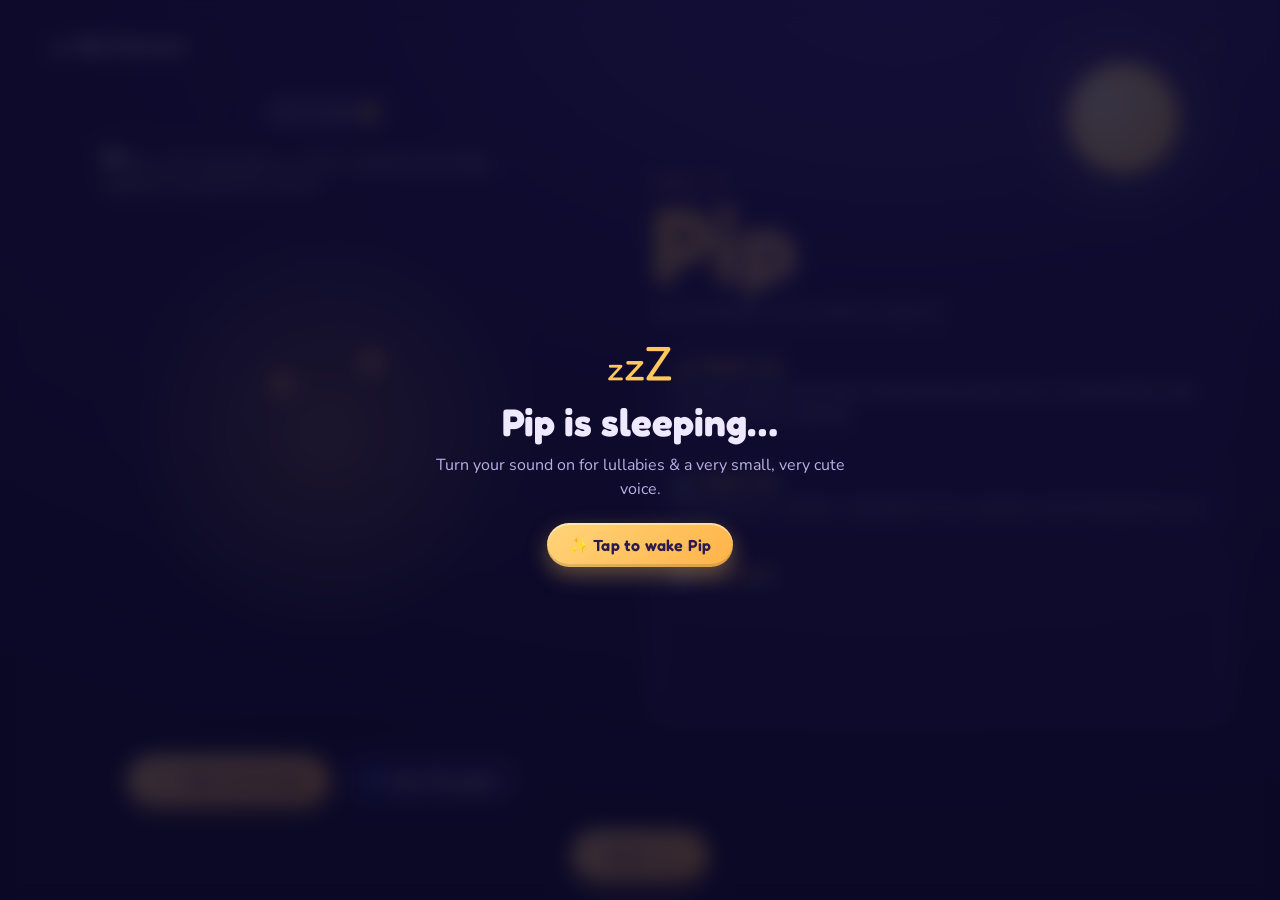
==== index.html @ 40e25385 "message" ====
<!DOCTYPE html>
<html lang="en" data-theme="night">
<head>
  <meta charset="UTF-8" />
  <meta name="viewport" content="width=device-width, initial-scale=1, viewport-fit=cover" />
  <title>Pip the Dream Developer ✦ Baby's First Portfolio</title>
  <link rel="preconnect" href="https://fonts.googleapis.com" />
  <link rel="preconnect" href="https://fonts.gstatic.com" crossorigin />
  <link href="https://fonts.googleapis.com/css2?family=Fredoka:wght@400;500;600;700&family=Nunito:wght@400;600;700&display=swap" rel="stylesheet" />
  <link rel="stylesheet" href="style.css" />
</head>
<body>

  <!-- Background skies (cross-fade between night and day) -->
  <div class="sky sky-night" aria-hidden="true"></div>
  <div class="sky sky-day" aria-hidden="true"></div>
  <div class="celestial" aria-hidden="true"><span class="orb"></span></div>
  <div class="stars" id="stars" aria-hidden="true"></div>
  <canvas id="shower" aria-hidden="true"></canvas>

  <!-- Tap-to-wake overlay (needed so browsers allow sound + voice) -->
  <div class="wake" id="wake" role="dialog" aria-label="Wake up Pip">
    <div class="wake-card">
      <div class="zzz" aria-hidden="true"><span>z</span><span>z</span><span>Z</span></div>
      <h1>Pip is sleeping…</h1>
      <p>Turn your sound on for lullabies &amp; a very small, very cute voice.</p>
      <button class="btn btn-main" id="wakeBtn">✨ Tap to wake Pip</button>
    </div>
  </div>

  <!-- ================= PAGE 1 : INTRODUCTION ================= -->
  <main class="page page-intro active" id="page1">
    <header class="topbar">
      <div class="brand">☁️ <span>Pip's Nursery</span></div>
      <div class="top-actions">
        <button class="icon-btn" id="musicBtn" aria-pressed="true" aria-label="Mute music" title="Music on / off">
          <span class="ico-on">🎵</span><span class="ico-off">🔇</span>
        </button>
      </div>
    </header>

    <section class="hero">
      <!-- Character stage -->
      <div class="stage">
        <div class="bubble" id="bubble" aria-live="polite"><span id="bubbleText">Hi! I'm Pip! 👋</span></div>

        <div class="pip-wrap" id="pipWrap">
          <div class="halo" aria-hidden="true"></div>
          <div class="pip3d" id="pip3d">
            <div class="pip-body" id="pipBody">
              <img class="pip-img pip-night" src="pip_night.png" alt="Pip, a cute skull baby in a starry nightcap and indigo pyjamas, waving from a cloud" />
              <img class="pip-img pip-day" src="pip_day.png" alt="Pip in a sunny marigold outfit, waving from a cloud" />
              <span class="eye eye-l" aria-hidden="true"></span>
              <span class="eye eye-r" aria-hidden="true"></span>
              <span class="wave-emoji" aria-hidden="true">👋</span>
            </div>
            <div class="particles" id="particles" aria-hidden="true"></div>
          </div>
          <div class="ground-shadow" aria-hidden="true"></div>
        </div>

        <div class="stage-actions">
          <button class="btn btn-theme" id="themeBtn" aria-label="Switch between night and day">
            <span class="theme-ico">☀️</span><span class="theme-label">Wake up the day</span>
          </button>
          <button class="btn btn-ghost" id="replayBtn" aria-label="Hear Pip's story again">🗣️ Hear Pip again</button>
        </div>
      </div>

      <!-- Text -->
      <div class="copy">
        <p class="eyebrow">Hello, I'm</p>
        <h1 class="name">Pip</h1>
        <p class="role">the skull baby · junior dream engineer</p>

        <div class="cards">
          <article class="card">
            <h2><span>🌙</span> What I am</h2>
            <p>A sleepy, gentle skull baby with glowing amber eyes, a crooked little smile and a very fancy nightcap.</p>
          </article>
          <article class="card">
            <h2><span>💻</span> What I do</h2>
            <p>I code dreams, lullabies, nightlights &amp; tiny websites at the Midnight Nursery.</p>
          </article>
          <article class="card card-story">
            <h2><span>📖</span> My story</h2>
            <div class="story" id="story" aria-live="polite"></div>
          </article>
        </div>
      </div>
    </section>

    <footer class="bottom">
      <button class="btn btn-next" id="nextBtn">Next <span aria-hidden="true">➜</span></button>
    </footer>
  </main>

  <!-- ================= PAGE 2 : MENU + STAR SHOWER ================= -->
  <main class="page page-menu" id="page2" aria-hidden="true">
    <header class="topbar">
      <div class="brand">☁️ <span>Pip's Nursery</span></div>
      <div class="top-actions">
        <button class="icon-btn" id="menuBtn" aria-expanded="false" aria-controls="menuPanel" aria-label="Open menu">
          <span class="burger"><i></i><i></i><i></i></span>
        </button>
      </div>
    </header>

    <nav class="menu-panel" id="menuPanel" aria-label="Main menu">
      <button class="menu-link" data-go="home">🏠 Home <small>back to Pip</small></button>
      <button class="menu-link" data-soon="About Pip">🌙 About Pip</button>
      <button class="menu-link" data-soon="Projects">🛠️ Projects</button>
      <button class="menu-link" data-soon="Story">📖 Story</button>
      <button class="menu-link" data-soon="Guestbook">💌 Guestbook</button>
      <div class="menu-theme">
        <span>Theme</span>
        <div class="seg" role="group" aria-label="Theme">
          <button class="seg-btn" data-theme-set="night" aria-pressed="true">🌙 Night</button>
          <button class="seg-btn" data-theme-set="day" aria-pressed="false">☀️ Day</button>
        </div>
      </div>
    </nav>

    <section class="menu-hero">
      <img class="mini-pip mini-night" src="pip_night.png" alt="" />
      <img class="mini-pip mini-day" src="pip_day.png" alt="" />
      <h2>Welcome to the Nursery</h2>
      <p>More little surprises are coming soon ✨</p>
    </section>
  </main>

  <div class="toast" id="toast" role="status"></div>

  <script src="script.js"></script>
</body>
</html>
---- style.css ----
/* ===========================================================
   Pip's Nursery — page 1 (intro) + page 2 (menu / star shower)
   Night = deep indigo + amber.  Day = caramel brown + marigold.
   =========================================================== */

:root {
  --font-head: "Fredoka", "Baloo 2", "Trebuchet MS", system-ui, sans-serif;
  --font-body: "Nunito", system-ui, -apple-system, "Segoe UI", sans-serif;
  --ease: cubic-bezier(.34, 1.56, .64, 1);
}

/* ---------- theme tokens ---------- */
html[data-theme="night"] {
  --text: #efe9ff;
  --muted: #b9afe6;
  --accent: #ffc85c;
  --accent-2: #b9a4ff;
  --card: rgba(38, 28, 92, .55);
  --card-border: rgba(185, 164, 255, .28);
  --btn-bg: linear-gradient(135deg, #ffd47a, #ffb347);
  --btn-text: #2a1a4f;
  --glow: rgba(255, 200, 92, .35);
  --bubble-bg: #2e2266;
  --bubble-text: #fff3d6;
}
html[data-theme="day"] {
  --text: #3a2213;
  --muted: #6b4528;
  --accent: #c2410c;
  --accent-2: #8a4b1f;
  --card: rgba(255, 196, 120, .30);
  --card-border: rgba(110, 62, 28, .28);
  --btn-bg: linear-gradient(135deg, #f6a21e, #e07a10);
  --btn-text: #35190a;
  --glow: rgba(255, 170, 60, .45);
  --bubble-bg: #5a3419;
  --bubble-text: #ffe2b0;
}

* { box-sizing: border-box; margin: 0; padding: 0; }
html, body { height: 100%; }
body {
  font-family: var(--font-body);
  color: var(--text);
  overflow-x: hidden;
  transition: color .8s ease;
  -webkit-tap-highlight-color: transparent;
}
button { font: inherit; color: inherit; cursor: pointer; border: 0; background: none; }
button:focus-visible { outline: 3px solid var(--accent); outline-offset: 3px; }

/* ---------- skies ---------- */
.sky { position: fixed; inset: 0; z-index: -3; transition: opacity 1.2s ease; }
.sky-night { background: radial-gradient(120% 90% at 70% 0%, #3b2a85 0%, #1d1650 45%, #0e0b2b 100%); }
.sky-day   { background: radial-gradient(110% 90% at 30% 0%, #e8b27a 0%, #d79a62 45%, #c07f4c 100%); opacity: 0; }
html[data-theme="day"] .sky-day { opacity: 1; }
html[data-theme="day"] .sky-night { opacity: 0; }

.celestial { position: fixed; top: 7%; right: 8%; z-index: -2; pointer-events: none; }
.orb {
  display: block; width: clamp(60px, 9vw, 110px); aspect-ratio: 1; border-radius: 50%;
  transition: background 1s ease, box-shadow 1s ease, transform 1.2s var(--ease);
}
html[data-theme="night"] .orb {
  background: radial-gradient(circle at 35% 35%, #fff3c9, #f3d78a 60%, #d9b862);
  box-shadow: 0 0 60px 16px rgba(255, 233, 160, .25);
}
html[data-theme="day"] .orb {
  background: radial-gradient(circle at 40% 40%, #fff1b0, #ffc43d 65%, #f59e0b);
  box-shadow: 0 0 80px 30px rgba(255, 190, 60, .55);
  animation: sunspin 40s linear infinite;
}
@keyframes sunspin { to { transform: rotate(360deg); } }

.stars { position: fixed; inset: 0; z-index: -2; pointer-events: none; }
.stars i {
  position: absolute; border-radius: 50%; background: #fff;
  animation: twinkle var(--d, 3s) ease-in-out infinite; animation-delay: var(--delay, 0s);
  transition: background .8s ease, opacity .8s ease;
}
html[data-theme="day"] .stars i { background: #ffe1a1; }
@keyframes twinkle { 0%, 100% { opacity: .15; transform: scale(.7); } 50% { opacity: 1; transform: scale(1.25); } }
html[data-theme="day"] .stars i { animation-name: drift; }
@keyframes drift { 0%, 100% { opacity: .2; transform: translateY(0); } 50% { opacity: .85; transform: translateY(-14px); } }

#shower { position: fixed; inset: 0; z-index: 5; pointer-events: none; width: 100%; height: 100%; }

/* ---------- wake overlay ---------- */
.wake {
  position: fixed; inset: 0; z-index: 50; display: grid; place-items: center; padding: 24px;
  background: rgba(12, 9, 38, .82); backdrop-filter: blur(10px); -webkit-backdrop-filter: blur(10px);
  transition: opacity .7s ease, visibility .7s;
}
.wake.hide { opacity: 0; visibility: hidden; }
.wake-card { text-align: center; max-width: 420px; color: #efe9ff; }
.wake-card h1 { font-family: var(--font-head); font-size: clamp(1.8rem, 6vw, 2.4rem); margin: 8px 0; }
.wake-card p { color: #b9afe6; margin-bottom: 22px; line-height: 1.5; }
.zzz span { display: inline-block; font-family: var(--font-head); color: #ffc85c; font-size: 2rem; animation: zzz 2.4s ease-in-out infinite; }
.zzz span:nth-child(2) { animation-delay: .4s; font-size: 2.5rem; }
.zzz span:nth-child(3) { animation-delay: .8s; font-size: 3rem; }
@keyframes zzz { 0%, 100% { transform: translateY(0) rotate(-6deg); opacity: .4; } 50% { transform: translateY(-14px) rotate(6deg); opacity: 1; } }

/* ---------- buttons ---------- */
.btn {
  font-family: var(--font-head); font-weight: 600; letter-spacing: .2px;
  border-radius: 999px; padding: 12px 22px; font-size: 1rem;
  transition: transform .25s var(--ease), box-shadow .25s ease, background .6s ease;
}
.btn:hover { transform: translateY(-3px) scale(1.04); }
.btn:active { transform: scale(.96); }
.btn-main, .btn-theme, .btn-next {
  background: var(--btn-bg); color: var(--btn-text);
  box-shadow: 0 8px 22px var(--glow), inset 0 -3px 0 rgba(0, 0, 0, .12), inset 0 2px 0 rgba(255, 255, 255, .45);
}
.btn-theme { display: inline-flex; align-items: center; gap: 10px; font-size: 1.05rem; padding: 13px 24px; }
.theme-ico { display: inline-block; font-size: 1.25rem; animation: wobble 3s ease-in-out infinite; }
@keyframes wobble { 0%, 100% { transform: rotate(-10deg); } 50% { transform: rotate(14deg) scale(1.12); } }
.btn-ghost { border: 2px solid var(--card-border); background: var(--card); color: var(--text); backdrop-filter: blur(6px); }
.btn-next { font-size: 1.15rem; padding: 14px 34px; animation: nudge 2s ease-in-out infinite; }
.btn-next span { display: inline-block; margin-left: 6px; }
@keyframes nudge { 0%, 100% { transform: translateY(0); } 50% { transform: translateY(-6px); } }

.icon-btn {
  width: 46px; height: 46px; border-radius: 50%; display: grid; place-items: center; font-size: 1.3rem;
  background: var(--card); border: 2px solid var(--card-border); backdrop-filter: blur(6px);
  transition: transform .25s var(--ease);
}
.icon-btn:hover { transform: scale(1.1) rotate(-6deg); }
.icon-btn .ico-off { display: none; }
.icon-btn[aria-pressed="false"] .ico-on { display: none; }
.icon-btn[aria-pressed="false"] .ico-off { display: inline; }

/* ---------- pages ---------- */
.page {
  position: relative; min-height: 100vh; min-height: 100dvh; display: none; flex-direction: column;
  padding: max(16px, env(safe-area-inset-top)) clamp(16px, 4vw, 48px) max(18px, env(safe-area-inset-bottom));
}
.page.active { display: flex; animation: pagein .9s ease both; }
@keyframes pagein { from { opacity: 0; transform: translateY(18px); } to { opacity: 1; transform: none; } }

.topbar { display: flex; justify-content: space-between; align-items: center; padding: 6px 0; position: relative; z-index: 20; }
.brand { font-family: var(--font-head); font-weight: 600; font-size: 1.2rem; display: flex; gap: 8px; align-items: center; }

/* ---------- hero ---------- */
.hero {
  flex: 1; display: grid; grid-template-columns: minmax(0, 1fr) minmax(0, 1.05fr); gap: clamp(18px, 4vw, 56px);
  align-items: center; max-width: 1180px; width: 100%; margin: 0 auto; padding: 8px 0 12px;
}

/* ---------- stage / 3D Pip ---------- */
.stage { position: relative; display: flex; flex-direction: column; align-items: center; gap: 16px; }
.pip-wrap { position: relative; width: min(100%, 440px, calc((100vh - 300px) * .766)); min-width: 220px; perspective: 900px; }
.halo {
  position: absolute; inset: 8% 2% 12%; border-radius: 50%; z-index: 0;
  background: radial-gradient(circle, var(--glow) 0%, transparent 68%);
  filter: blur(8px); animation: breathe 5s ease-in-out infinite; transition: background .8s ease;
}
@keyframes breathe { 0%, 100% { transform: scale(.94); opacity: .75; } 50% { transform: scale(1.06); opacity: 1; } }

.pip3d { position: relative; z-index: 2; transform-style: preserve-3d; transition: transform .25s ease-out; will-change: transform; }
.pip-body {
  position: relative; aspect-ratio: 760 / 992; width: 100%;
  transform-origin: 50% 90%;
  animation: float 5s ease-in-out infinite;
}
@keyframes float {
  0%, 100% { transform: translateY(0) rotate(-1deg); }
  50%      { transform: translateY(-14px) rotate(1.2deg); }
}
.pip-img {
  position: absolute; inset: 0; width: 100%; height: 100%; object-fit: contain; user-select: none; -webkit-user-drag: none;
  filter: drop-shadow(0 18px 18px rgba(0, 0, 0, .32)) drop-shadow(0 0 26px var(--glow));
  transition: opacity .9s ease; cursor: pointer;
}
html[data-theme="night"] .pip-day, html[data-theme="day"] .pip-night { opacity: 0; pointer-events: none; }

/* glowing amber eyes */
.eye {
  position: absolute; width: 7%; aspect-ratio: 1; border-radius: 50%; pointer-events: none; transform: translate(-50%, -50%);
  background: radial-gradient(circle, rgba(255, 220, 120, .95) 0%, rgba(255, 190, 70, .5) 40%, transparent 70%);
  mix-blend-mode: screen; animation: eyeglow 2.6s ease-in-out infinite;
}
.eye-l { left: 40.3%; top: 40.6%; }
.eye-r { left: 60.5%; top: 36.8%; animation-delay: .3s; }
@keyframes eyeglow { 0%, 100% { opacity: .55; transform: translate(-50%, -50%) scale(.9); } 50% { opacity: 1; transform: translate(-50%, -50%) scale(1.25); } }
html[data-theme="day"] .eye { opacity: .6; }

/* waving hand emoji (follows Pip's raised hand) */
.wave-emoji {
  position: absolute; left: 80%; top: 41%; font-size: clamp(1.6rem, 5vw, 2.4rem); transform-origin: 70% 90%;
  opacity: 0; pointer-events: none; filter: drop-shadow(0 4px 6px rgba(0,0,0,.25));
}
.pip-wrap.waving .wave-emoji { animation: handwave 1.6s ease-in-out; }
@keyframes handwave {
  0% { opacity: 0; transform: scale(.4) rotate(0); }
  12% { opacity: 1; transform: scale(1) rotate(0); }
  25% { transform: rotate(24deg); } 40% { transform: rotate(-18deg); } 55% { transform: rotate(24deg); }
  70% { transform: rotate(-14deg); opacity: 1; } 100% { opacity: 0; transform: rotate(0) scale(.8) translateY(-14px); }
}
/* cute full-body wave: sway + little hop */
.pip-wrap.waving .pip-body { animation: wavebody 1.6s ease-in-out; }
@keyframes wavebody {
  0%, 100% { transform: rotate(0) translateY(0); }
  20% { transform: rotate(-5deg) translateY(-10px) scale(1.02); }
  45% { transform: rotate(4deg) translateY(0); }
  70% { transform: rotate(-3deg) translateY(-6px); }
}
/* talking: squash & bounce in rhythm */
.pip-wrap.talking .pip-body { animation: talk .55s ease-in-out infinite; }
@keyframes talk {
  0%, 100% { transform: translateY(0) scale(1, 1) rotate(-1deg); }
  35% { transform: translateY(-14px) scale(.97, 1.04) rotate(1.5deg); }
  70% { transform: translateY(0) scale(1.03, .97) rotate(-1deg); }
}
/* giggle on click */
.pip-wrap.giggle .pip-body { animation: giggle .6s ease; }
@keyframes giggle { 0%, 100% { transform: rotate(0); } 20% { transform: rotate(-7deg) scale(1.05); } 40% { transform: rotate(7deg) scale(1.05); } 60% { transform: rotate(-5deg); } 80% { transform: rotate(4deg); } }
/* happy pop when changing theme */
.pip-wrap.pop .pip-body { animation: pop .9s var(--ease); }
@keyframes pop { 0% { transform: scale(.85) rotate(-6deg); } 60% { transform: scale(1.08) rotate(4deg); } 100% { transform: scale(1) rotate(0); } }

.ground-shadow {
  width: 62%; height: 22px; margin: -8px auto 0; border-radius: 50%; position: relative; z-index: 1;
  background: radial-gradient(ellipse, rgba(0, 0, 0, .38), transparent 70%); filter: blur(4px);
  animation: shadowpulse 5s ease-in-out infinite;
}
@keyframes shadowpulse { 0%, 100% { transform: scale(1); opacity: .9; } 50% { transform: scale(.82); opacity: .55; } }

/* floating emoji particles around Pip */
.particles { position: absolute; inset: 0; pointer-events: none; z-index: 3; }
.p {
  position: absolute; font-size: var(--s, 1.4rem); animation: rise 2.2s ease-out forwards;
  filter: drop-shadow(0 2px 4px rgba(0,0,0,.25));
}
@keyframes rise {
  0% { opacity: 0; transform: translate(0, 0) scale(.4) rotate(0); }
  15% { opacity: 1; }
  100% { opacity: 0; transform: translate(var(--dx, 0), -150px) scale(1.15) rotate(var(--r, 20deg)); }
}

/* speech bubble */
.bubble {
  position: relative; z-index: 6; max-width: min(92%, 360px); text-align: center;
  background: var(--bubble-bg); color: var(--bubble-text); border-radius: 22px; padding: 10px 18px;
  font-family: var(--font-head); font-size: clamp(.95rem, 2.6vw, 1.1rem); line-height: 1.35;
  box-shadow: 0 10px 26px rgba(0, 0, 0, .25); transition: opacity .4s ease, transform .4s var(--ease), background .8s ease;
  min-height: 46px; display: grid; place-items: center;
}
.bubble::after {
  content: ""; position: absolute; left: 50%; bottom: -10px; width: 18px; height: 18px; background: inherit;
  transform: translateX(-50%) rotate(45deg); border-radius: 0 0 6px 0;
}
.bubble.quiet { opacity: 0; transform: scale(.8); }

.stage-actions { display: flex; gap: 12px; flex-wrap: wrap; justify-content: center; }

/* ---------- copy ---------- */
.eyebrow { font-family: var(--font-head); color: var(--accent); font-size: 1.15rem; letter-spacing: .5px; }
.name {
  font-family: var(--font-head); font-weight: 700; line-height: .95; font-size: clamp(3.6rem, 11vw, 6.6rem);
  background: linear-gradient(120deg, var(--accent), var(--accent-2)); -webkit-background-clip: text; background-clip: text;
  color: transparent; margin: 2px 0 6px; transition: filter .8s ease;
  text-shadow: none;
}
.role { font-family: var(--font-head); color: var(--muted); font-size: 1.1rem; margin-bottom: 18px; }

.cards { display: grid; gap: 12px; }
.card {
  background: var(--card); border: 2px solid var(--card-border); border-radius: 22px; padding: 14px 18px;
  backdrop-filter: blur(8px); -webkit-backdrop-filter: blur(8px);
  transition: transform .3s var(--ease), background .8s ease, border-color .8s ease;
}
.card:hover { transform: translateY(-3px) rotate(-.4deg); }
.card h2 { font-family: var(--font-head); font-size: 1.1rem; margin-bottom: 4px; display: flex; gap: 8px; align-items: center; color: var(--accent); }
.card p { line-height: 1.5; font-size: .98rem; }

.story { display: grid; gap: 6px; min-height: 120px; }
.story p {
  line-height: 1.5; font-size: .98rem; opacity: 0; transform: translateY(8px); transition: opacity .7s ease, transform .7s ease;
}
.story p.show { opacity: 1; transform: none; }
.story p.now { color: var(--accent); font-weight: 700; }
.story p.quote { font-family: var(--font-head); font-size: 1.05rem; }

/* ---------- bottom ---------- */
.bottom { display: flex; justify-content: center; padding: 6px 0 2px; position: sticky; bottom: max(10px, env(safe-area-inset-bottom)); z-index: 15; }

/* ---------- page 2 ---------- */
.page-menu { align-items: center; }
.page-menu .topbar { width: 100%; max-width: 1180px; }
.burger { display: grid; gap: 5px; }
.burger i { display: block; width: 20px; height: 3px; border-radius: 3px; background: var(--text); transition: transform .3s ease, opacity .3s ease; }
#menuBtn[aria-expanded="true"] .burger i:nth-child(1) { transform: translateY(8px) rotate(45deg); }
#menuBtn[aria-expanded="true"] .burger i:nth-child(2) { opacity: 0; }
#menuBtn[aria-expanded="true"] .burger i:nth-child(3) { transform: translateY(-8px) rotate(-45deg); }

.menu-panel {
  position: absolute; top: 72px; right: clamp(16px, 4vw, 48px); z-index: 30; width: min(320px, calc(100% - 32px));
  background: var(--card); border: 2px solid var(--card-border); border-radius: 24px; padding: 12px;
  backdrop-filter: blur(16px); -webkit-backdrop-filter: blur(16px); box-shadow: 0 20px 50px rgba(0, 0, 0, .3);
  display: grid; gap: 6px; transform-origin: top right;
  opacity: 0; visibility: hidden; transform: scale(.9) translateY(-10px); transition: all .35s var(--ease);
}
html[data-theme="night"] .menu-panel { background: rgba(28, 20, 78, .88); }
html[data-theme="day"] .menu-panel { background: rgba(214, 150, 92, .92); }
.menu-panel.open { opacity: 1; visibility: visible; transform: none; }
.menu-link {
  text-align: left; padding: 12px 14px; border-radius: 14px; font-family: var(--font-head); font-size: 1.05rem;
  display: flex; justify-content: space-between; align-items: center; transition: background .2s ease, transform .2s var(--ease);
}
.menu-link small { color: var(--muted); font-family: var(--font-body); font-size: .75rem; }
.menu-link:hover { background: rgba(255, 255, 255, .12); transform: translateX(4px); }
.menu-theme { display: flex; justify-content: space-between; align-items: center; padding: 10px 6px 4px; border-top: 1px dashed var(--card-border); margin-top: 4px; font-family: var(--font-head); }
.seg { display: inline-flex; background: rgba(0, 0, 0, .18); border-radius: 999px; padding: 3px; }
.seg-btn { padding: 7px 12px; border-radius: 999px; font-family: var(--font-head); font-size: .9rem; transition: background .3s ease; }
.seg-btn[aria-pressed="true"] { background: var(--btn-bg); color: var(--btn-text); }

.menu-hero { flex: 1; display: grid; place-content: center; justify-items: center; text-align: center; gap: 8px; padding-bottom: 60px; }
.menu-hero h2 { font-family: var(--font-head); font-size: clamp(1.8rem, 6vw, 3rem); }
.menu-hero p { color: var(--muted); }
.mini-pip { width: min(230px, 55vw); filter: drop-shadow(0 14px 16px rgba(0,0,0,.3)) drop-shadow(0 0 22px var(--glow)); animation: float 5s ease-in-out infinite; transition: opacity .9s ease; }
.mini-day { position: absolute; }
html[data-theme="night"] .mini-day, html[data-theme="day"] .mini-night { opacity: 0; }

.toast {
  position: fixed; left: 50%; bottom: 28px; z-index: 60; transform: translate(-50%, 30px); opacity: 0;
  background: var(--bubble-bg); color: var(--bubble-text); padding: 10px 20px; border-radius: 999px;
  font-family: var(--font-head); transition: all .4s var(--ease); pointer-events: none;
}
.toast.show { opacity: 1; transform: translate(-50%, 0); }

/* ---------- responsive ---------- */
@media (max-width: 860px) {
  .hero { grid-template-columns: 1fr; gap: 10px; }
  .pip-wrap { width: min(78%, 330px); }
  .copy { text-align: center; }
  .card { text-align: left; }
  .celestial { top: 9%; right: 5%; }
}
@media (max-width: 420px) {
  .brand span { font-size: 1rem; }
  .btn-theme { width: 100%; justify-content: center; }
  .stage-actions { width: 100%; }
  .btn-ghost { width: 100%; }
}
@media (max-height: 560px) and (orientation: landscape) {
  .hero { grid-template-columns: 1fr 1.2fr; }
  .pip-wrap { width: min(100%, 230px); }
}

@media (prefers-reduced-motion: reduce) {
  *, *::before, *::after { animation-duration: .01ms !important; animation-iteration-count: 1 !important; transition-duration: .01ms !important; }
}
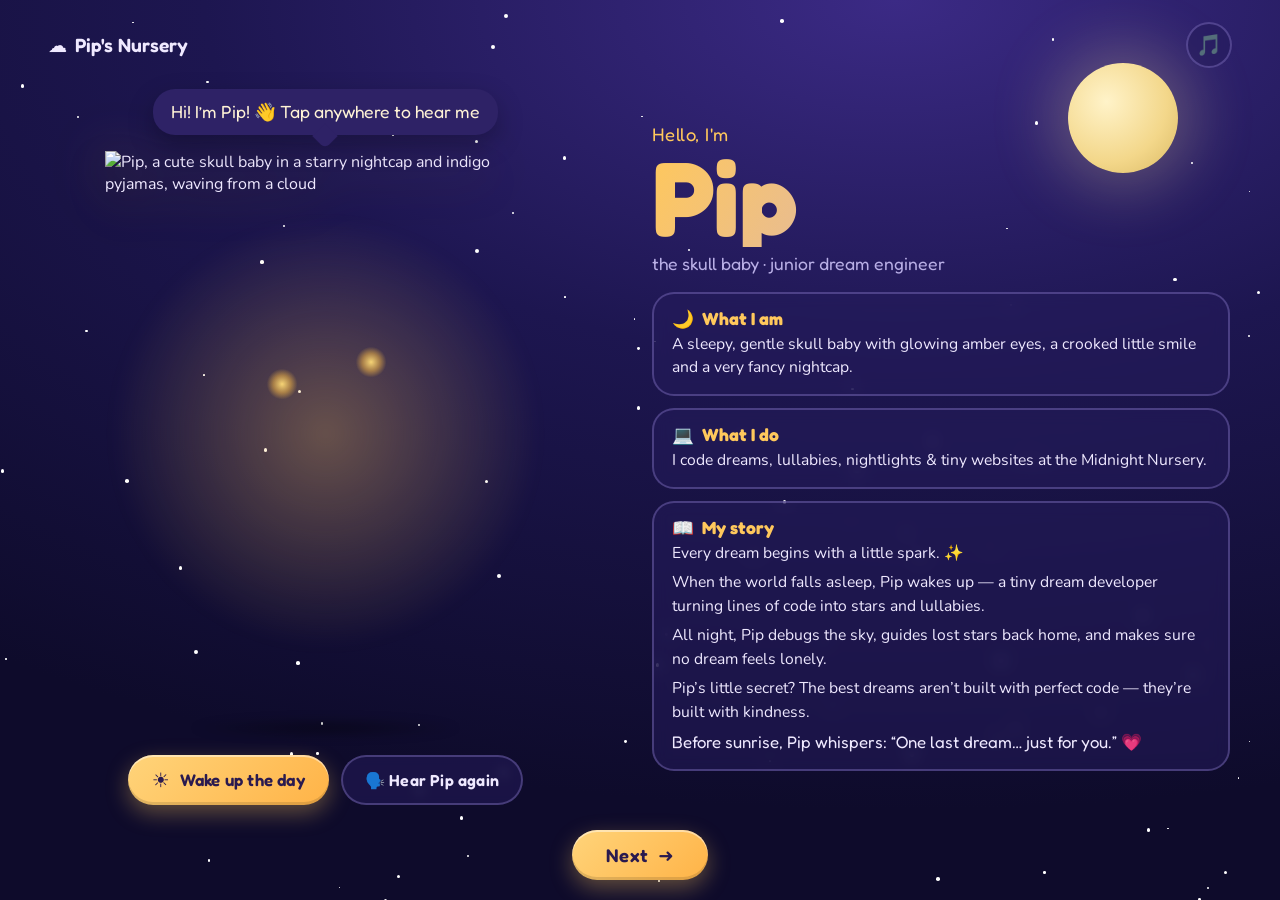
==== commit b36c91b9: "message" ====
--- a/index.html
+++ b/index.html
@@ -17,16 +17,6 @@
   <div class="celestial" aria-hidden="true"><span class="orb"></span></div>
   <div class="stars" id="stars" aria-hidden="true"></div>
   <canvas id="shower" aria-hidden="true"></canvas>
-
-  <!-- Tap-to-wake overlay (needed so browsers allow sound + voice) -->
-  <div class="wake" id="wake" role="dialog" aria-label="Wake up Pip">
-    <div class="wake-card">
-      <div class="zzz" aria-hidden="true"><span>z</span><span>z</span><span>Z</span></div>
-      <h1>Pip is sleeping…</h1>
-      <p>Turn your sound on for lullabies &amp; a very small, very cute voice.</p>
-      <button class="btn btn-main" id="wakeBtn">✨ Tap to wake Pip</button>
-    </div>
-  </div>
 
   <!-- ================= PAGE 1 : INTRODUCTION ================= -->
   <main class="page page-intro active" id="page1">
